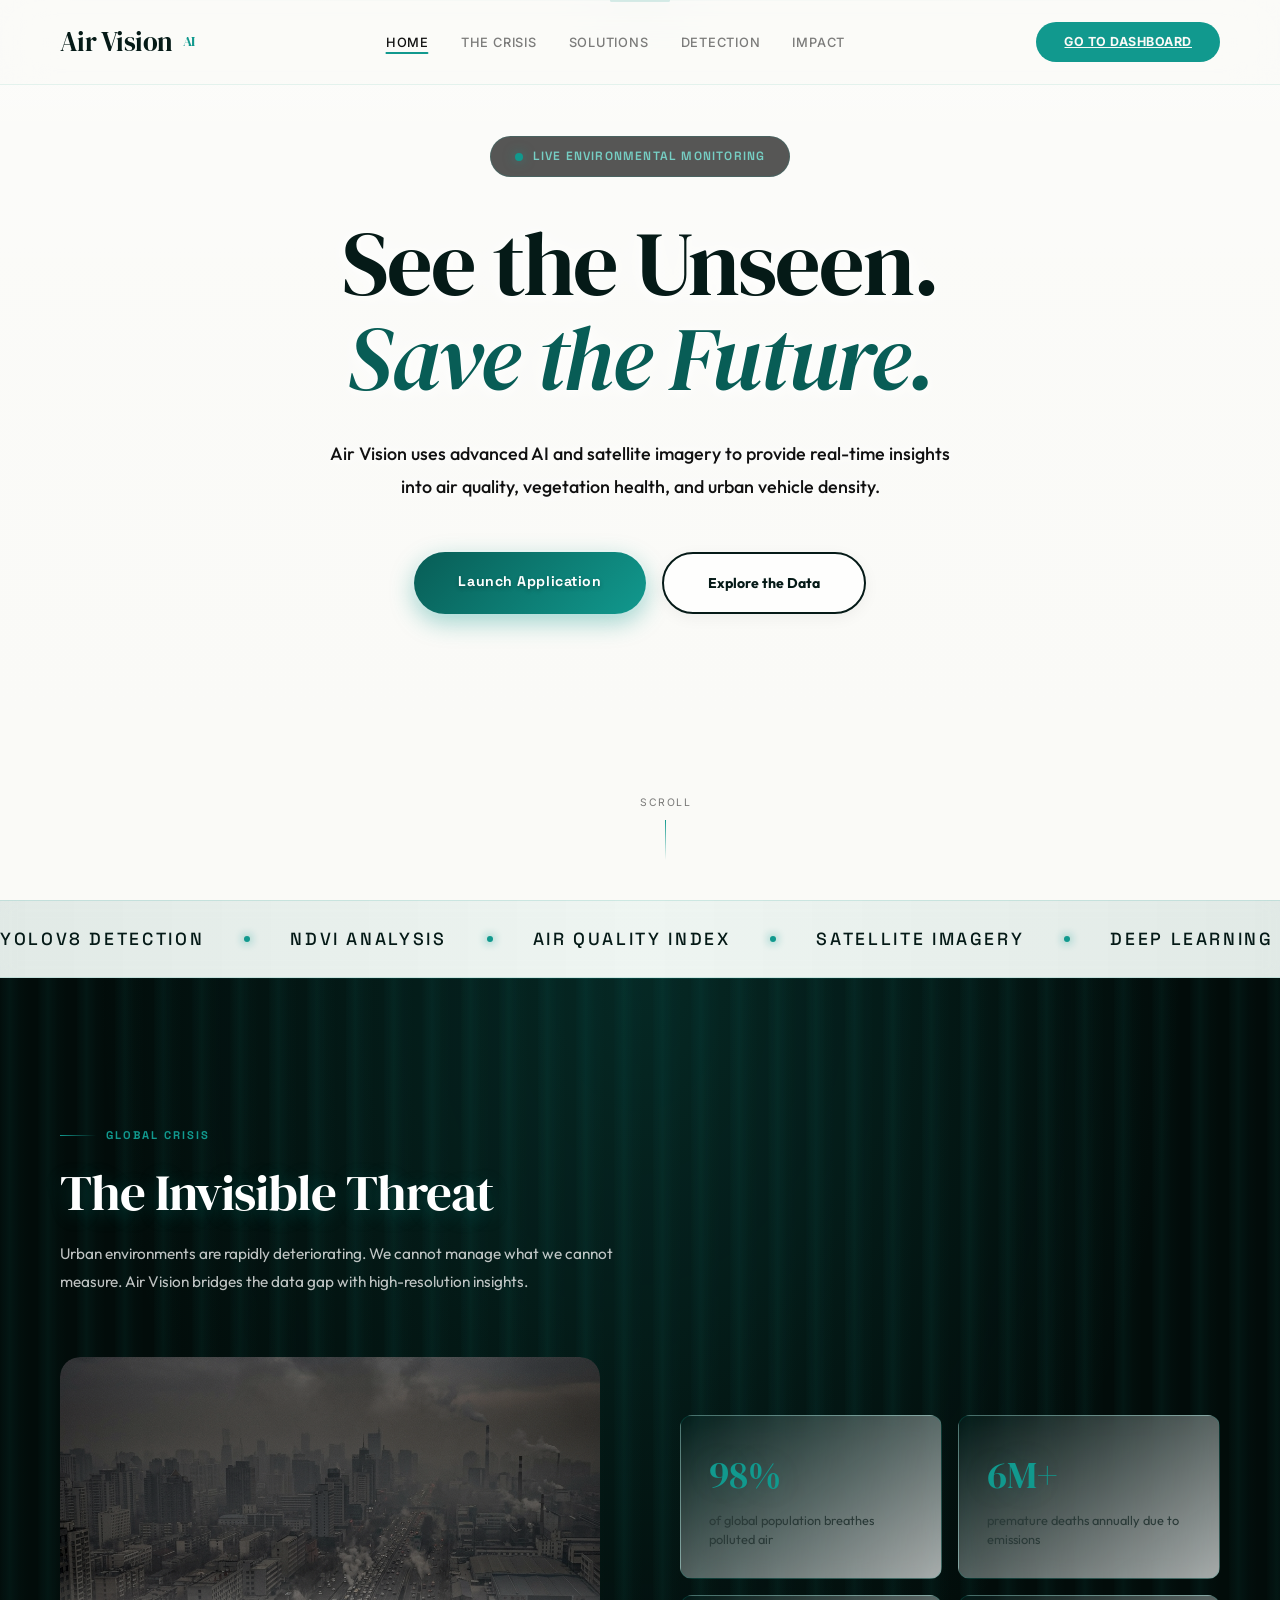
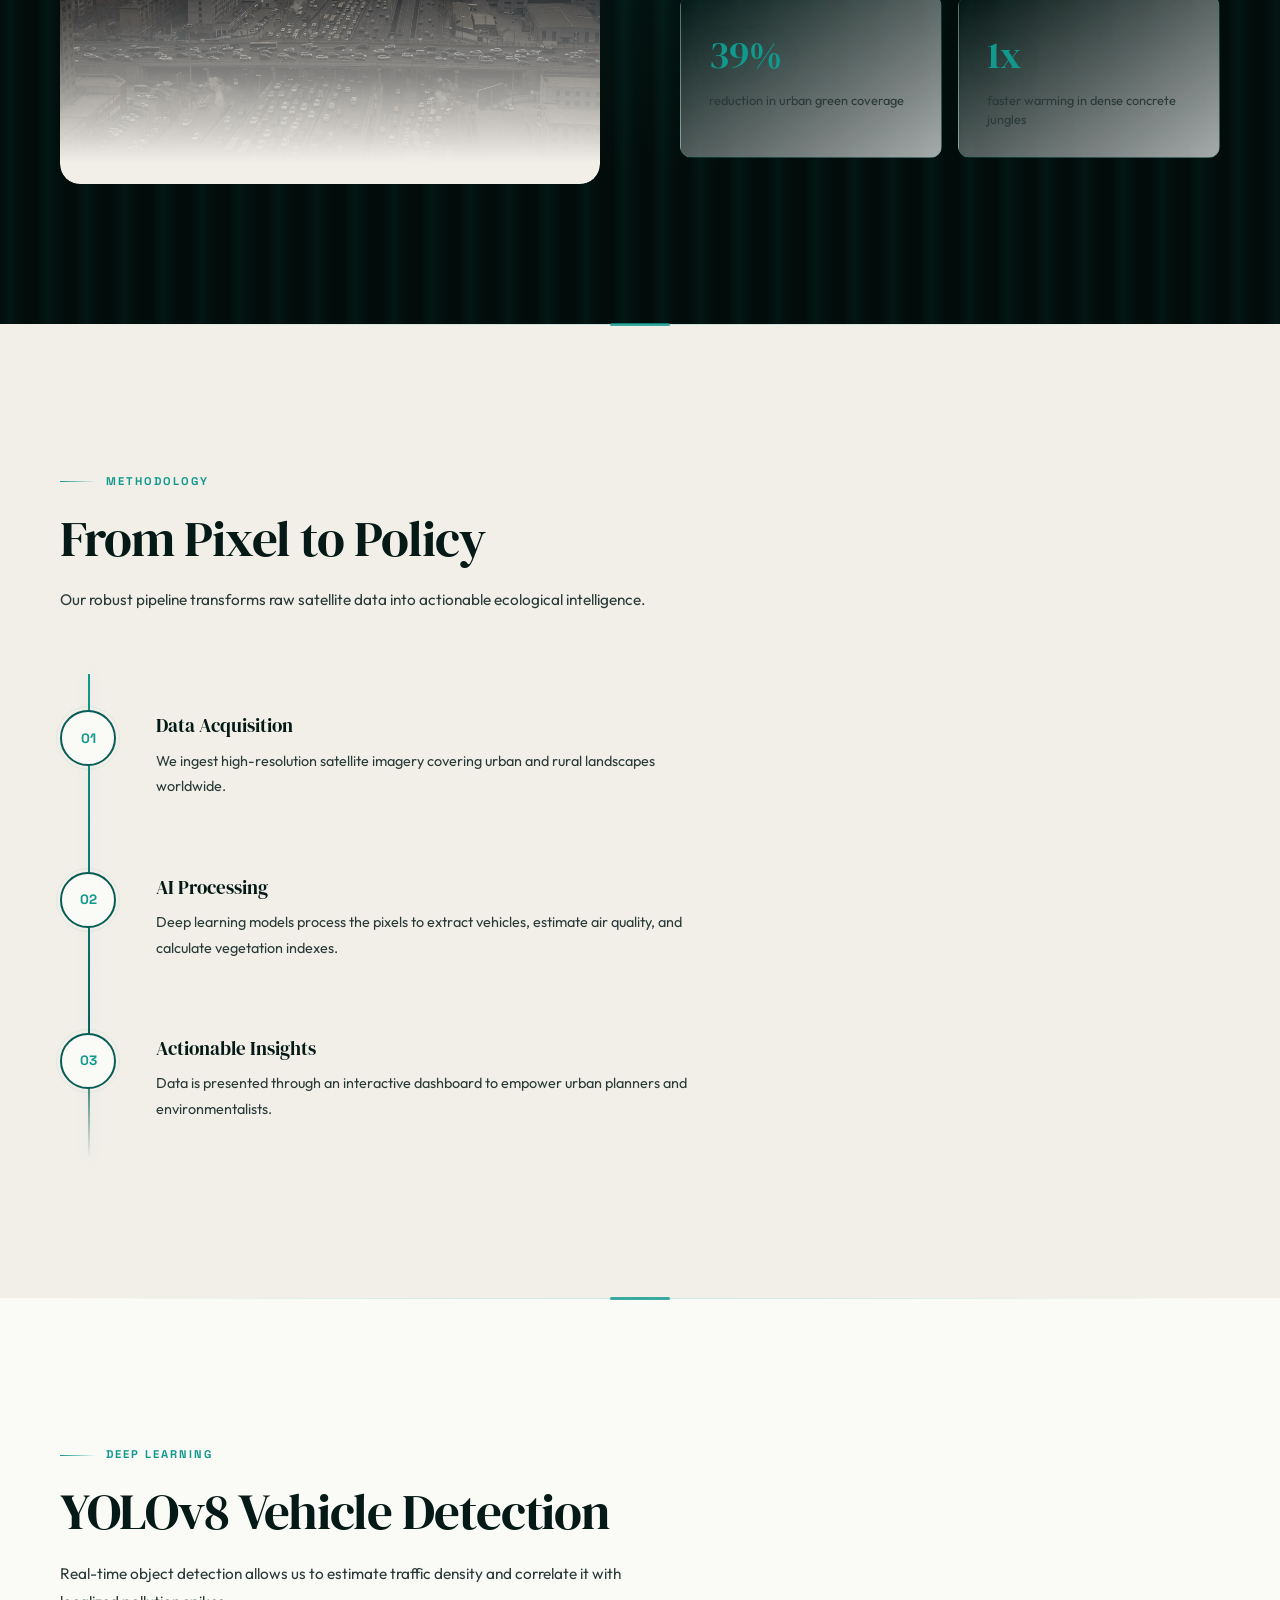
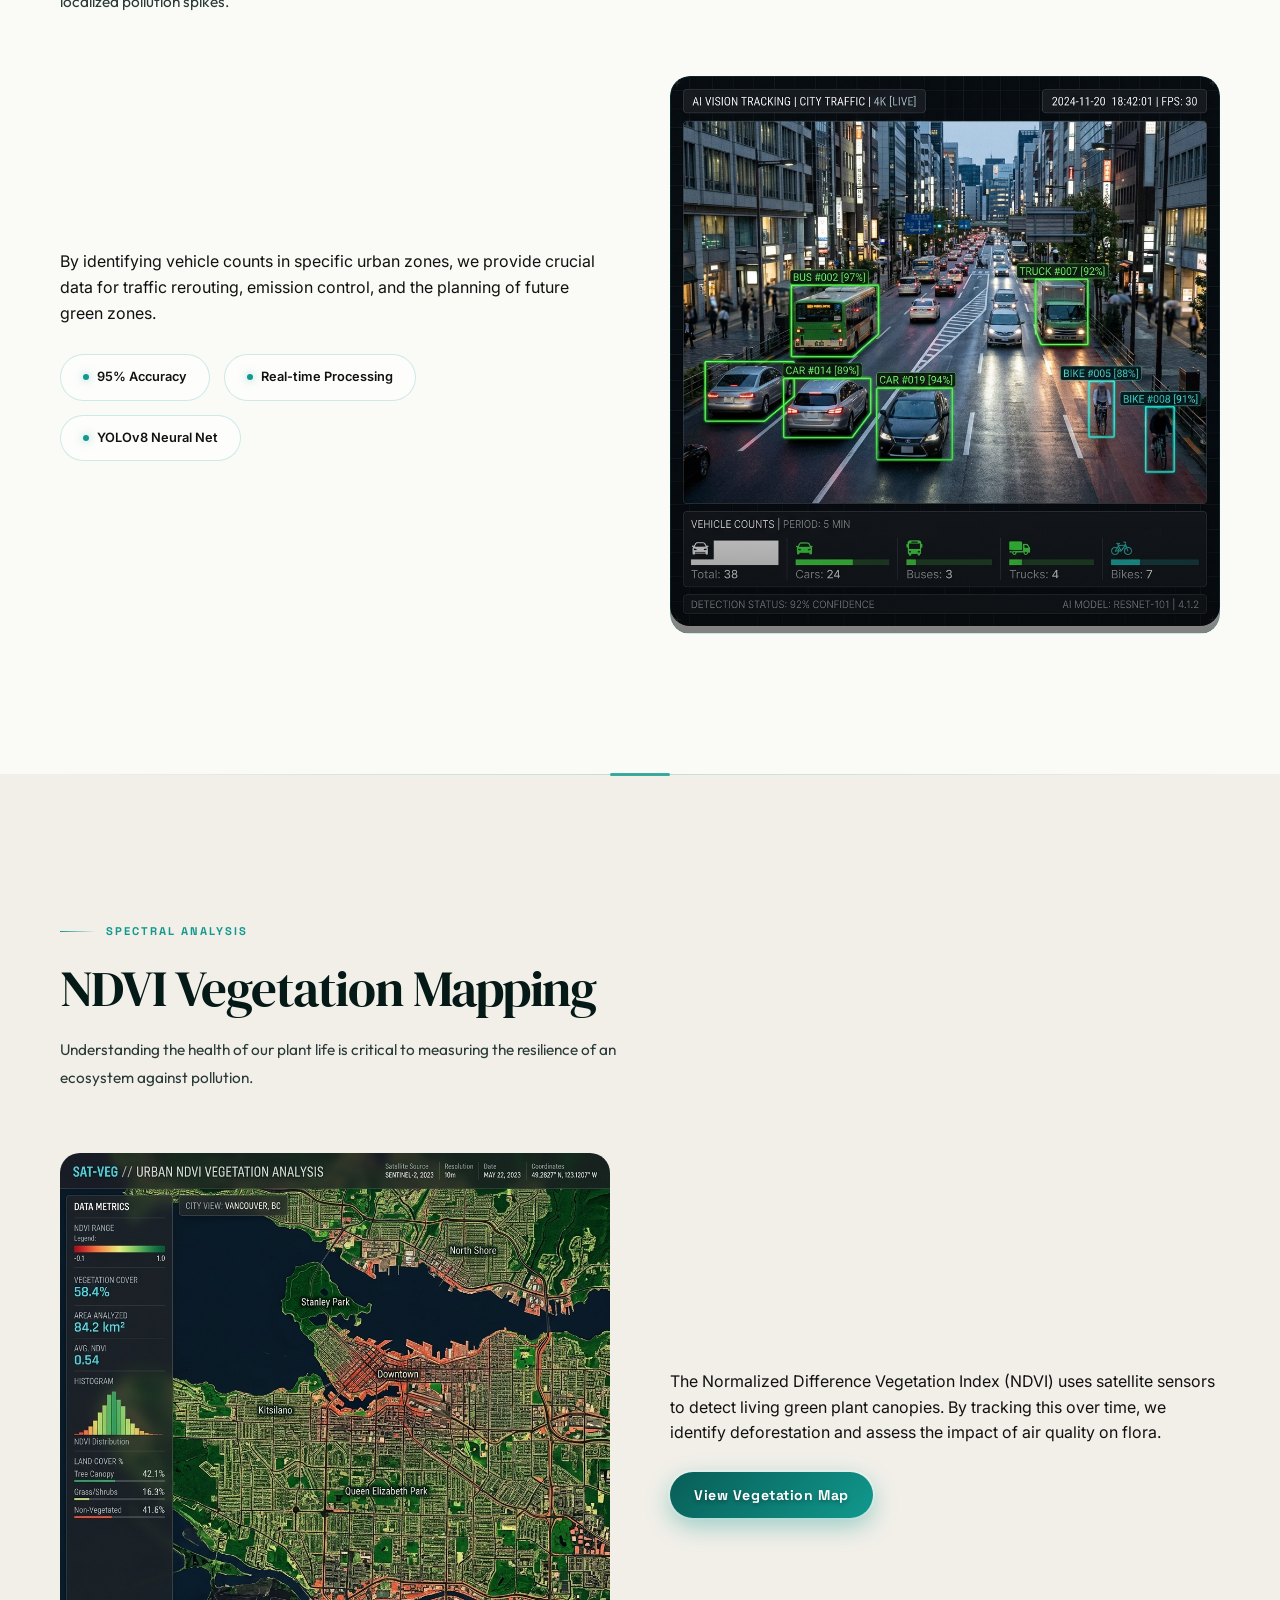
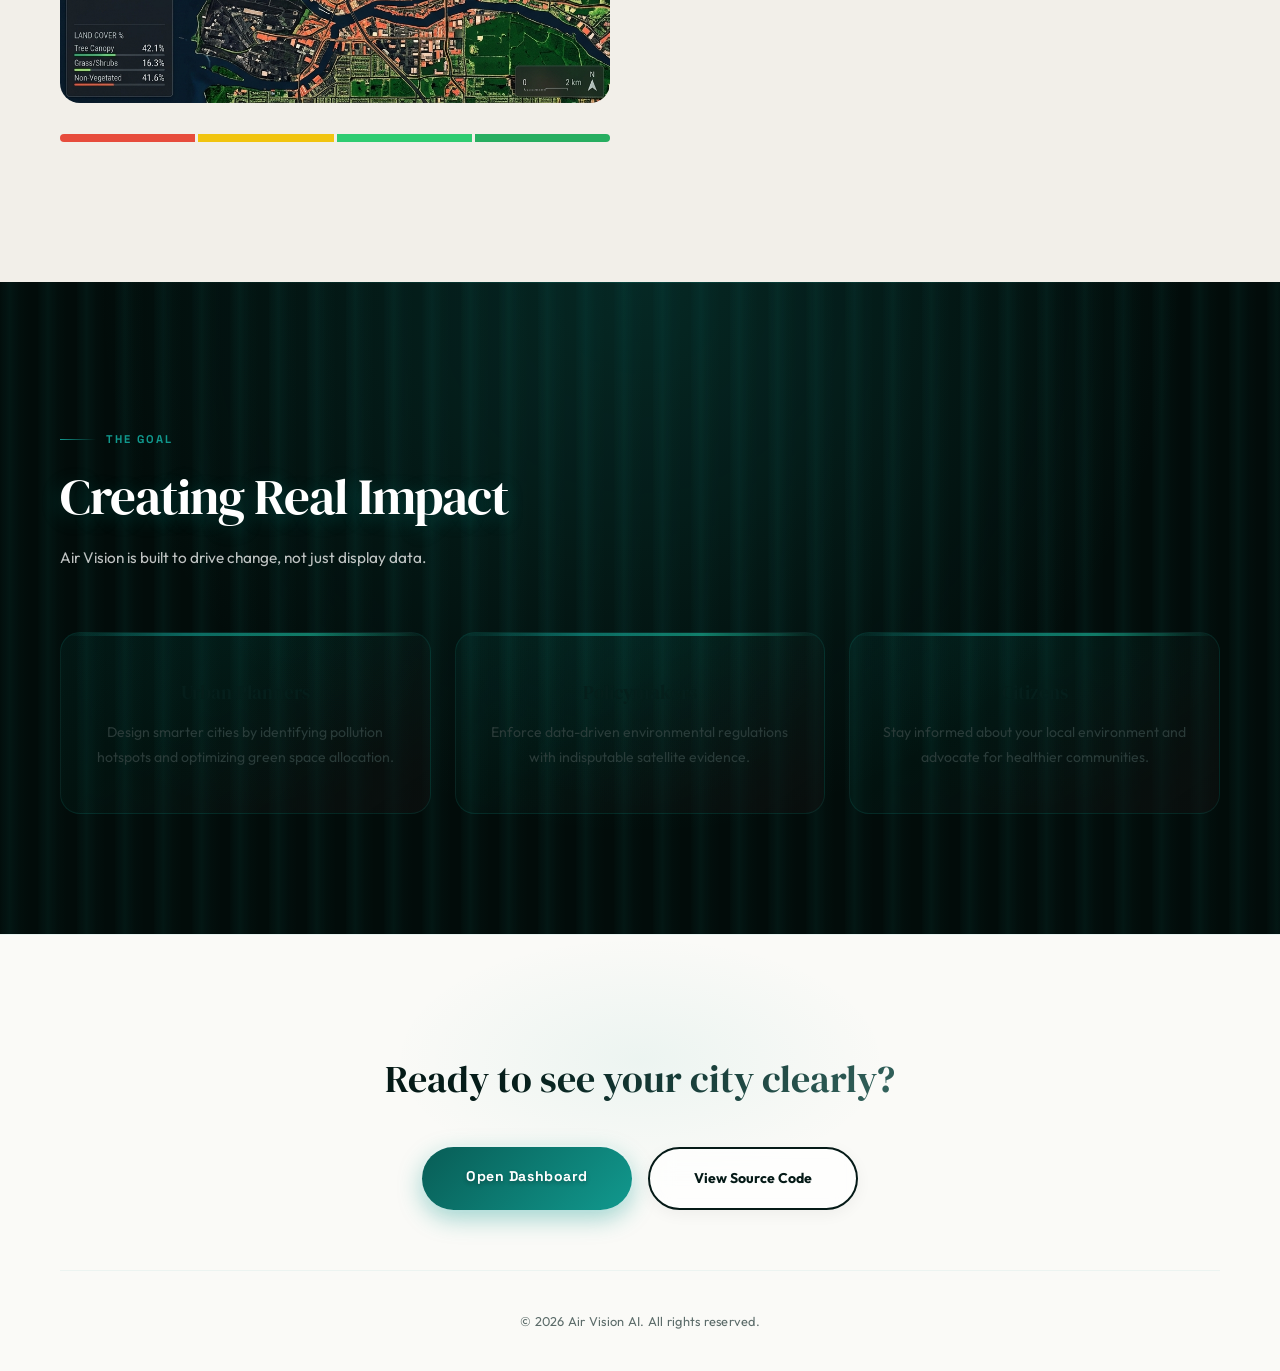
==== index.html @ 1e373560 "Add stunning index.html landing page" ====
<!DOCTYPE html>
<html lang="en">
<head>
  <meta charset="UTF-8">
  <meta name="viewport" content="width=device-width, initial-scale=1.0">
  <title>Air Vision — Intelligent Environmental Analysis</title>
  <meta name="description" content="AI-powered insights for urban air quality, vegetation indexing, and vehicle detection using state-of-the-art satellite imagery and deep learning.">
  <link rel="stylesheet" href="styles.css">
  <script src="script.js" defer></script>
</head>
<body>

  <!-- Navigation -->
  <nav class="nav">
    <div class="nav-logo">
      Air Vision <sup>AI</sup>
    </div>
    <ul class="nav-links">
      <li><a href="#home" class="active">Home</a></li>
      <li><a href="#problem">The Crisis</a></li>
      <li><a href="#solution">Solutions</a></li>
      <li><a href="#yolo">Detection</a></li>
      <li><a href="#impact">Impact</a></li>
    </ul>
    <a href="dashboard.html" class="nav-cta">Go to Dashboard</a>
  </nav>

  <!-- Hero Section -->
  <section id="home" class="hero">
    <div class="hero-video-wrap">
      <video id="heroVideo" class="hero-video" loop muted playsinline>
        <source src="https://assets.mixkit.co/videos/preview/mixkit-aerial-view-of-a-city-with-a-lot-of-pollution-44586-large.mp4" type="video/mp4">
      </video>
      <div class="hero-video-gradient"></div>
    </div>
    
    <div class="hero-content anim-fade-rise">
      <div class="hero-badge">
        <span class="pulse"></span> Live Environmental Monitoring
      </div>
      <h1>See the Unseen.<br><em>Save the Future.</em></h1>
      <p class="anim-fade-rise-d1">Air Vision uses advanced AI and satellite imagery to provide real-time insights into air quality, vegetation health, and urban vehicle density.</p>
      
      <div class="hero-buttons anim-fade-rise-d2">
        <a href="dashboard.html" class="btn-primary"><span>Launch Application</span></a>
        <a href="#problem" class="btn-secondary">Explore the Data</a>
      </div>
    </div>

    <div class="hero-scroll-indicator anim-fade-rise-d3">
      <span>Scroll</span>
      <div class="scroll-line"></div>
    </div>
  </section>

  <!-- Sliding Marquee -->
  <div class="marquee-container">
    <div class="marquee-content">
      <div class="marquee-item">YOLOv8 Detection</div>
      <div class="marquee-item">NDVI Analysis</div>
      <div class="marquee-item">Air Quality Index</div>
      <div class="marquee-item">Satellite Imagery</div>
      <div class="marquee-item">Deep Learning</div>
      <div class="marquee-item">Urban Planning</div>
      <div class="marquee-item">YOLOv8 Detection</div>
      <div class="marquee-item">NDVI Analysis</div>
      <div class="marquee-item">Air Quality Index</div>
    </div>
  </div>

  <!-- The Problem Section -->
  <section id="problem" class="problem deccan-bg">
    <div class="section-label"><div class="line"></div> Global Crisis</div>
    <h2 class="section-title">The Invisible Threat</h2>
    <p class="section-subtitle">Urban environments are rapidly deteriorating. We cannot manage what we cannot measure. Air Vision bridges the data gap with high-resolution insights.</p>
    
    <div class="problem-grid">
      <div class="problem-image reveal">
        <img src="assets/images/polluted-city.png" alt="Polluted City" onerror="this.src='https://images.unsplash.com/photo-1502014822147-1aedfb0676e0?q=80&w=1000&auto=format&fit=crop'">
      </div>
      <div class="problem-stats reveal">
        <div class="stat-cards">
          <div class="stat-card">
            <div class="stat-value" data-target="99" data-suffix="%">0%</div>
            <div class="stat-label">of global population breathes polluted air</div>
          </div>
          <div class="stat-card">
            <div class="stat-value" data-target="7" data-suffix="M+">0</div>
            <div class="stat-label">premature deaths annually due to emissions</div>
          </div>
          <div class="stat-card">
            <div class="stat-value" data-target="40" data-suffix="%">0%</div>
            <div class="stat-label">reduction in urban green coverage</div>
          </div>
          <div class="stat-card">
            <div class="stat-value" data-target="2.5" data-suffix="x">0</div>
            <div class="stat-label">faster warming in dense concrete jungles</div>
          </div>
        </div>
      </div>
    </div>
  </section>

  <!-- How it Works Section -->
  <section id="how-it-works" class="how-it-works">
    <div class="section-label"><div class="line"></div> Methodology</div>
    <h2 class="section-title">From Pixel to Policy</h2>
    <p class="section-subtitle">Our robust pipeline transforms raw satellite data into actionable ecological intelligence.</p>

    <div class="pipeline">
      <div class="pipeline-step">
        <div class="step-number">01</div>
        <div class="step-content">
          <h3>Data Acquisition</h3>
          <p>We ingest high-resolution satellite imagery covering urban and rural landscapes worldwide.</p>
        </div>
      </div>
      <div class="pipeline-step">
        <div class="step-number">02</div>
        <div class="step-content">
          <h3>AI Processing</h3>
          <p>Deep learning models process the pixels to extract vehicles, estimate air quality, and calculate vegetation indexes.</p>
        </div>
      </div>
      <div class="pipeline-step">
        <div class="step-number">03</div>
        <div class="step-content">
          <h3>Actionable Insights</h3>
          <p>Data is presented through an interactive dashboard to empower urban planners and environmentalists.</p>
        </div>
      </div>
    </div>
  </section>

  <!-- YOLO Detection Section -->
  <section id="yolo" class="yolo">
    <div class="section-label"><div class="line"></div> Deep Learning</div>
    <h2 class="section-title">YOLOv8 Vehicle Detection</h2>
    <p class="section-subtitle">Real-time object detection allows us to estimate traffic density and correlate it with localized pollution spikes.</p>

    <div class="yolo-grid">
      <div class="yolo-info reveal">
        <p>By identifying vehicle counts in specific urban zones, we provide crucial data for traffic rerouting, emission control, and the planning of future green zones.</p>
        <div class="yolo-metrics">
          <div class="metric-badge"><span class="dot"></span> 95% Accuracy</div>
          <div class="metric-badge"><span class="dot"></span> Real-time Processing</div>
          <div class="metric-badge"><span class="dot"></span> YOLOv8 Neural Net</div>
        </div>
      </div>
      <div class="yolo-visual reveal">
        <img src="assets/images/yolo-detection.png" alt="YOLO Vehicle Detection" onerror="this.src='https://images.unsplash.com/photo-1506521781263-d8422e82f27a?q=80&w=1000&auto=format&fit=crop'">
        <div class="detection-overlay"></div>
      </div>
    </div>
  </section>

  <!-- NDVI Section -->
  <section id="ndvi" class="ndvi">
    <div class="section-label"><div class="line"></div> Spectral Analysis</div>
    <h2 class="section-title">NDVI Vegetation Mapping</h2>
    <p class="section-subtitle">Understanding the health of our plant life is critical to measuring the resilience of an ecosystem against pollution.</p>

    <div class="ndvi-grid">
      <div class="ndvi-visual reveal">
        <img src="assets/images/ndvi-satellite.png" alt="NDVI Satellite Image" onerror="this.src='https://images.unsplash.com/photo-1542361345-89e58247f2d5?q=80&w=1000&auto=format&fit=crop'">
        <div class="ndvi-scale">
          <span style="background: #e74c3c;"></span>
          <span style="background: #f1c40f;"></span>
          <span style="background: #2ecc71;"></span>
          <span style="background: #27ae60;"></span>
        </div>
      </div>
      <div class="ndvi-info reveal">
        <p>The Normalized Difference Vegetation Index (NDVI) uses satellite sensors to detect living green plant canopies. By tracking this over time, we identify deforestation and assess the impact of air quality on flora.</p>
        <br>
        <a href="vegetation.html" class="btn-primary" style="padding: 12px 24px;"><span>View Vegetation Map</span></a>
      </div>
    </div>
  </section>

  <!-- Impact Section -->
  <section id="impact" class="impact deccan-bg">
    <div class="section-label"><div class="line"></div> The Goal</div>
    <h2 class="section-title">Creating Real Impact</h2>
    <p class="section-subtitle">Air Vision is built to drive change, not just display data.</p>

    <div class="impact-grid">
      <div class="impact-card impact-card-slide">
        <h3>Urban Planners</h3>
        <p>Design smarter cities by identifying pollution hotspots and optimizing green space allocation.</p>
      </div>
      <div class="impact-card impact-card-slide">
        <h3>Policymakers</h3>
        <p>Enforce data-driven environmental regulations with indisputable satellite evidence.</p>
      </div>
      <div class="impact-card impact-card-slide">
        <h3>Citizens</h3>
        <p>Stay informed about your local environment and advocate for healthier communities.</p>
      </div>
    </div>
  </section>

  <!-- Footer -->
  <footer class="footer">
    <h2 class="footer-message">Ready to see your city clearly?</h2>
    <div class="footer-buttons">
      <a href="dashboard.html" class="btn-primary"><span>Open Dashboard</span></a>
      <a href="https://github.com/dishan775/Air-vision" class="btn-secondary">View Source Code</a>
    </div>
    <div class="footer-bottom">
      &copy; 2026 Air Vision AI. All rights reserved.
    </div>
  </footer>

</body>
</html>
---- styles.css ----
@import url('https://fonts.googleapis.com/css2?family=Instrument+Serif:ital@0;1&family=Inter:wght@300;400;500;600;700;800;900&family=Space+Grotesk:wght@400;500;600;700&family=DM+Serif+Display:ital@0;1&family=Outfit:wght@300;400;500;600;700&display=swap');

:root {
  --bg: #FAFAF7;
  --bg-section: #F2EFE9;
  --bg-card: rgba(255,255,255,0.7);
  --green-deep: #051a17;
  --green-forest: #085d56;
  --green-emerald: #11998e;
  --green-soft: #1abc9c;
  --green-muted: #16a085;
  --green-light: #76cfc4;
  --green-glow: rgba(17,153,142,0.12);
  --gold: #d4a853;
  --cream: #051a17;
  --cream-muted: #2a3a38;
  --cream-dim: #5c6c6a;
  --white: #111111;
  --white-muted: rgba(17,17,17,0.82);
  --white-dim: rgba(17,17,17,0.55);
  --pure-black: #051a17;
  --glass-bg: rgba(255,255,255,0.65);
  --glass-border: rgba(17,153,142,0.2);
  --glass-hover: rgba(17,153,142,0.4);
  --shadow: 0 8px 32px rgba(0,0,0,0.05);
  --shadow-glow: 0 0 60px rgba(17,153,142,0.06);
  --radius: 20px;
  --radius-sm: 12px;
  --ease: cubic-bezier(0.25,0.46,0.45,0.94);
  --transition: all 0.4s cubic-bezier(0.25,0.46,0.45,0.94);
}

*,*::before,*::after{margin:0;padding:0;box-sizing:border-box}
html{scroll-behavior:smooth;scrollbar-width:thin;scrollbar-color:var(--green-forest) var(--bg)}
body{font-family:'Inter',sans-serif;background:var(--bg);color:var(--white);overflow-x:hidden;line-height:1.6;-webkit-font-smoothing:antialiased}
::-webkit-scrollbar{width:5px}
::-webkit-scrollbar-track{background:var(--bg)}
::-webkit-scrollbar-thumb{background:var(--green-forest);border-radius:3px}
::-webkit-scrollbar-thumb:hover{background:var(--green-emerald)}

/* ═══ ANIMATIONS ═══ */
@keyframes fadeRise{from{opacity:0;transform:translateY(24px)}to{opacity:1;transform:translateY(0)}}
@keyframes pulse{0%,100%{opacity:1;box-shadow:0 0 4px rgba(52,214,122,0.5)}50%{opacity:.7;box-shadow:0 0 16px rgba(52,214,122,0)}}
@keyframes scrollDown{0%{opacity:1;transform:scaleY(1)}100%{opacity:0;transform:scaleY(0);transform-origin:top}}
@keyframes float{0%,100%{transform:translateY(0)}50%{transform:translateY(-12px)}}
@keyframes shimmer{0%{background-position:-200% 0}100%{background-position:200% 0}}
@keyframes slideMarquee{0%{transform:translateX(0)}100%{transform:translateX(-50%)}}
@keyframes borderGlow{0%,100%{border-color:rgba(17,153,142,0.1)}50%{border-color:rgba(17,153,142,0.35)}}
@keyframes breathe{0%,100%{opacity:0.4;transform:scale(1)}50%{opacity:0.7;transform:scale(1.05)}}
@keyframes gradientShift{0%{background-position:0% 50%}50%{background-position:100% 50%}100%{background-position:0% 50%}}
@keyframes slideUp{from{opacity:0;transform:translateY(60px) scale(0.95)}to{opacity:1;transform:translateY(0) scale(1)}}
.anim-fade-rise{animation:fadeRise .8s ease-out both}
.anim-fade-rise-d1{animation:fadeRise .8s ease-out .2s both}
.anim-fade-rise-d2{animation:fadeRise .8s ease-out .4s both}
.anim-fade-rise-d3{animation:fadeRise .8s ease-out .6s both}

/* ═══ NAV ═══ */
.nav{position:fixed;top:0;left:0;width:100%;z-index:1000;padding:20px 60px;display:flex;align-items:center;justify-content:space-between;background:rgba(250,250,247,0.6);backdrop-filter:blur(24px) saturate(1.2);-webkit-backdrop-filter:blur(24px) saturate(1.2);border-bottom:1px solid rgba(17,153,142,0.1);transition:var(--transition)}
.nav.scrolled{padding:14px 60px;background:rgba(250,250,247,0.95);border-bottom-color:rgba(17,153,142,0.15);box-shadow:0 4px 30px rgba(0,0,0,0.05)}
.nav-logo{display:flex;align-items:center;gap:10px;font-family:'DM Serif Display',serif;font-size:1.7rem;letter-spacing:-0.02em;color:var(--pure-black)}
.nav-logo sup{font-size:0.5em;vertical-align:super;color:var(--green-emerald)}
.nav-links{display:flex;gap:32px;list-style:none}
.nav-links a{color:var(--white-dim);text-decoration:none;font-size:.8rem;font-weight:500;letter-spacing:.06em;text-transform:uppercase;transition:color .3s;position:relative;padding-bottom:4px}
.nav-links a::after{content:'';position:absolute;bottom:0;left:50%;width:0;height:2px;background:var(--green-emerald);transition:all .3s;transform:translateX(-50%);border-radius:1px}
.nav-links a:hover,.nav-links a.active{color:var(--white)}
.nav-links a:hover::after,.nav-links a.active::after{width:100%}
.nav-cta{padding:10px 28px;border-radius:100px;border:none;background:var(--green-emerald);color:var(--bg);font-size:.78rem;font-weight:700;cursor:pointer;letter-spacing:.04em;text-transform:uppercase;transition:var(--transition)}
.nav-cta:hover{transform:scale(1.03);box-shadow:0 0 30px rgba(17,153,142,0.3)}

/* ═══ HERO ═══ */
.hero{position:relative;min-height:100vh;display:flex;align-items:center;justify-content:center;overflow:hidden;background:var(--bg);padding-top:70px}
.hero-video-wrap{position:absolute;inset:0;width:100%;height:100%;z-index:0;overflow:hidden}
.hero-video{width:100%;height:100%;object-fit:cover;opacity:0;transition:opacity .5s ease}
.hero-video-gradient{position:absolute;inset:0;z-index:1;background:linear-gradient(to bottom,rgba(255,255,255,0.4) 0%,rgba(255,255,255,0.1) 40%,rgba(250,250,247,0.5) 80%,var(--bg) 100%);pointer-events:none}
.hero-canvas{position:absolute;top:0;left:0;width:100%;height:100%;z-index:1;opacity:0.4}
.hero-overlay{position:absolute;top:0;left:0;width:100%;height:100%;z-index:2;background:radial-gradient(ellipse at 50% 50%,rgba(255,255,255,0.2) 0%,transparent 80%)}
.hero-content{position:relative;z-index:10;text-align:center;max-width:960px;padding:0 40px;padding-bottom:80px}

/* Hero badge */
.hero-badge{display:inline-flex;align-items:center;gap:10px;padding:10px 24px;border-radius:100px;background:rgba(16,16,16,0.7);border:1px solid rgba(17,153,142,0.18);backdrop-filter:blur(16px);font-family:'Space Grotesk',sans-serif;font-size:.75rem;font-weight:600;color:var(--green-light);letter-spacing:.1em;text-transform:uppercase;margin-bottom:40px}
.hero-badge .pulse{width:8px;height:8px;border-radius:50%;background:var(--green-emerald);animation:pulse 2s infinite;box-shadow:0 0 12px rgba(17,153,142,0.5)}

/* Hero heading — dark teal text */
.hero h1{font-family:'DM Serif Display',serif;font-size:clamp(2.8rem,7vw,6.5rem);font-weight:400;line-height:1.05;letter-spacing:-2px;margin-bottom:32px;color:var(--pure-black);text-shadow:0 2px 10px rgba(255,255,255,0.8), 0 0 30px rgba(255,255,255,0.9)}
.hero h1 em{font-style:italic;color:var(--green-forest)}

/* Hero paragraph */
.hero p{font-family:'Outfit',sans-serif;font-size:clamp(1.05rem,1.4vw,1.2rem);color:#111111;max-width:620px;margin:0 auto 48px;line-height:1.85;font-weight:500;text-shadow:0 1px 8px rgba(255,255,255,0.9), 0 0 20px rgba(255,255,255,1)}

/* Hero buttons — exact requested button */
.hero-buttons{display:flex;gap:16px;justify-content:center;flex-wrap:wrap}
.btn-primary{font-family:'Space Grotesk',sans-serif;padding:18px 44px;border-radius:100px;border:none;background:linear-gradient(135deg, var(--green-forest), var(--green-emerald));color:#FFFFFF;font-weight:700;font-size:.88rem;cursor:pointer;letter-spacing:.04em;transition:all 0.4s var(--ease);position:relative;overflow:hidden;box-shadow:0 8px 24px rgba(17,153,142,0.4), 0 0 0 2px rgba(255,255,255,0.5);text-decoration:none;display:inline-block}
.btn-primary::after{content:'';position:absolute;top:0;left:0;width:100%;height:100%;background:linear-gradient(135deg, var(--green-emerald), var(--green-forest));opacity:0;transition:opacity 0.4s var(--ease);pointer-events:none}
.btn-primary span{position:relative;z-index:2;pointer-events:none;text-shadow:0 2px 4px rgba(0,0,0,0.3)}
.btn-primary:hover{transform:translateY(-3px) scale(1.02);box-shadow:0 12px 32px rgba(17,153,142,0.5), 0 0 0 2px rgba(255,255,255,0.8)}
.btn-primary:hover::after{opacity:1}
.btn-secondary{font-family:'Outfit',sans-serif;padding:18px 44px;border-radius:100px;border:2px solid var(--pure-black);background:rgba(255,255,255,0.7);backdrop-filter:blur(12px);color:var(--pure-black);font-weight:700;font-size:.88rem;cursor:pointer;transition:var(--transition);text-decoration:none;display:inline-block;box-shadow:0 4px 16px rgba(0,0,0,0.05)}
.btn-secondary:hover{border-color:var(--green-emerald);color:var(--pure-black);background:rgba(255,255,255,0.95);box-shadow:0 8px 24px rgba(17,153,142,0.15)}

/* Hero scroll indicator */
.hero-scroll-indicator{position:absolute;bottom:40px;left:50%;transform:translateX(-50%);z-index:10;display:flex;flex-direction:column;align-items:center;gap:8px}
.hero-scroll-indicator span{font-size:.65rem;color:var(--white-dim);letter-spacing:.15em;text-transform:uppercase}
.scroll-line{width:1px;height:40px;background:linear-gradient(to bottom,var(--green-emerald),transparent);animation:scrollDown 2s infinite}

/* ═══ MARQUEE (SLIDING ANIMATION) ═══ */
.marquee-container{width:100%;overflow:hidden;background:linear-gradient(90deg, rgba(8,93,86,0.1), rgba(17,153,142,0.05), rgba(8,93,86,0.1));padding:24px 0;border-top:1px solid rgba(17,153,142,0.15);border-bottom:1px solid rgba(17,153,142,0.15);white-space:nowrap;display:flex;position:relative;z-index:10;backdrop-filter:blur(8px)}
.marquee-content{display:flex;gap:40px;animation:slideMarquee 25s linear infinite;align-items:center;width:max-content}
.marquee-item{font-family:'Space Grotesk',sans-serif;font-size:1.1rem;font-weight:500;color:var(--cream);text-transform:uppercase;letter-spacing:0.15em;display:flex;align-items:center;gap:12px}
.marquee-item::after{content:'';display:inline-block;width:6px;height:6px;background:var(--green-emerald);border-radius:50%;margin-left:28px;box-shadow:0 0 10px var(--green-emerald)}

/* ═══ SECTIONS COMMON ═══ */
section{position:relative;padding:140px 60px;scroll-margin-top:80px}
section::before{content:'';position:absolute;top:0;left:5%;right:5%;height:1px;background:linear-gradient(90deg,transparent,rgba(17,153,142,0.12),rgba(17,153,142,0.2),rgba(17,153,142,0.12),transparent)}
section::after{content:'';position:absolute;top:-1px;left:50%;transform:translateX(-50%);width:60px;height:3px;background:var(--green-emerald);border-radius:2px;opacity:0.8}
.section-label{display:inline-flex;align-items:center;gap:10px;font-family:'Space Grotesk',sans-serif;font-size:.7rem;font-weight:700;color:var(--green-emerald);letter-spacing:.18em;text-transform:uppercase;margin-bottom:20px}
.section-label .line{width:36px;height:1px;background:linear-gradient(90deg,var(--green-emerald),transparent)}
.section-title{font-family:'DM Serif Display',serif;font-size:clamp(2rem,4vw,3.8rem);font-weight:400;line-height:1.08;letter-spacing:-0.02em;margin-bottom:20px;color:var(--pure-black)}
.section-subtitle{font-family:'Outfit',sans-serif;font-size:clamp(.92rem,1.2vw,1.08rem);color:var(--cream-muted);max-width:600px;line-height:1.85;font-weight:400}
.reveal{opacity:0;transform:translateY(50px);transition:opacity 1s cubic-bezier(0.16,1,0.3,1),transform 1s cubic-bezier(0.16,1,0.3,1)}
.reveal.visible{opacity:1;transform:translateY(0)}

/* ═══ PROBLEM ═══ */
.problem{background:var(--bg-section)}
.problem-grid{display:grid;grid-template-columns:1fr 1fr;gap:80px;align-items:center;margin-top:60px}
.problem-image{position:relative;border-radius:var(--radius);overflow:hidden}
.problem-image img{width:100%;height:420px;object-fit:cover;border-radius:var(--radius);filter:brightness(.6) contrast(1.1) saturate(.9);transition:filter .6s}
.problem-image:hover img{filter:brightness(.75) contrast(1.1) saturate(1)}
.problem-image::after{content:'';position:absolute;inset:0;background:linear-gradient(to top,var(--bg-section) 5%,transparent 50%);border-radius:var(--radius)}
.problem-image::before{content:'';position:absolute;inset:-1px;z-index:1;border-radius:var(--radius);border:1px solid rgba(255,255,255,0.06);pointer-events:none}
.stat-cards{display:grid;grid-template-columns:1fr 1fr;gap:16px;margin-top:32px}
.stat-card{padding:28px;border-radius:var(--radius-sm);background:linear-gradient(145deg,rgba(17,153,142,0.04),var(--glass-bg));border:1px solid var(--glass-border);backdrop-filter:blur(12px);transition:var(--transition);position:relative;overflow:hidden}
.stat-card::before{content:'';position:absolute;top:0;left:0;right:0;height:2px;background:linear-gradient(90deg,transparent,var(--green-emerald),transparent);opacity:0;transition:opacity .4s}
.stat-card:hover{border-color:var(--glass-hover);box-shadow:0 0 40px rgba(17,153,142,0.1);transform:translateY(-4px)}
.stat-card:hover::before{opacity:1}
.stat-card .stat-value{font-size:2.4rem;font-weight:400;color:var(--green-emerald);font-family:'DM Serif Display',serif;text-shadow:0 0 30px rgba(17,153,142,0.2)}
.stat-card .stat-label{font-family:'Outfit',sans-serif;font-size:.8rem;color:var(--cream-muted);margin-top:6px;font-weight:400;line-height:1.5}

/* ═══ DARK SECTION OVERRIDE ═══ */
.dark-section{background:#000000;color:var(--white)}
.dark-section .section-title{color:#ffffff}
.dark-section .section-subtitle{color:rgba(255,255,255,0.7)}

/* Deccan Experts Premium Dark Background */
.deccan-bg {
  background-color: #020c0a !important;
  background-image: 
    radial-gradient(ellipse at 50% 0%, rgba(17,153,142,0.2) 0%, transparent 60%),
    repeating-linear-gradient(
      90deg,
      rgba(17,153,142,0.01) 0%,
      rgba(17,153,142,0.08) 5%,
      rgba(17,153,142,0.02) 10%,
      transparent 15%,
      transparent 20%
    ) !important;
  background-size: 100% 100%, 15vw 100% !important;
  color: #ffffff !important;
  position: relative;
}
.deccan-bg::after {
  content: '';
  position: absolute;
  inset: 0;
  background: linear-gradient(180deg, rgba(2,12,10,0.9) 0%, transparent 15%, transparent 85%, rgba(2,12,10,0.9) 100%);
  pointer-events: none;
  z-index: 0;
}
.deccan-bg > * { position: relative; z-index: 1; }
.deccan-bg .section-title { color: #ffffff !important; text-shadow: 0 4px 20px rgba(17,153,142,0.3); }
.deccan-bg .section-subtitle { color: rgba(255,255,255,0.75) !important; }
.deccan-bg .metric-badge { color: #ffffff; background: rgba(17,153,142,0.1); border-color: rgba(17,153,142,0.4); box-shadow: 0 8px 24px rgba(0,0,0,0.4); }
.deccan-bg .metric-badge:hover { background: rgba(17,153,142,0.2); }

/* ═══ SOLUTION (CAROUSEL DESIGN) ═══ */
.solution{overflow:hidden}
.carousel-container{position:relative;width:100%;max-width:1200px;margin:60px auto 0;overflow:visible}
.carousel-track{display:flex;gap:32px;transition:transform 0.5s cubic-bezier(0.25,1,0.5,1);width:max-content;padding:0 20px}

/* Reference Card Design */
.sol-card{width:85vw;max-width:800px;padding:32px;border-radius:24px;background:linear-gradient(180deg, rgba(8,93,86,0.1), rgba(5,26,23,0.8));border:1px solid rgba(17,153,142,0.3);position:relative;flex-shrink:0;display:flex;flex-direction:column;gap:32px;box-shadow:0 12px 40px rgba(0,0,0,0.5)}
.sol-card::after{content:'';position:absolute;top:50%;left:50%;transform:translate(-50%,-50%);width:120%;height:120%;background:radial-gradient(circle, rgba(17,153,142,0.15), transparent 60%);z-index:-1;pointer-events:none}

.sol-card-top{display:grid;grid-template-columns:1.5fr 1fr;gap:24px;align-items:start}
@media (max-width: 768px){.sol-card-top{grid-template-columns:1fr}}
.sol-card-info h3{font-family:'Space Grotesk',sans-serif;font-size:1.4rem;font-weight:600;margin-bottom:12px;color:#ffffff}
.sol-card-info p{font-family:'Inter',sans-serif;font-size:0.95rem;color:rgba(255,255,255,0.7);line-height:1.6}

.sol-card-job{background:rgba(5,26,23,0.6);border:1px solid rgba(17,153,142,0.4);border-radius:12px;padding:20px}
.sol-card-job h4{font-family:'Space Grotesk',sans-serif;font-size:1.1rem;color:var(--green-light);margin-bottom:8px;font-weight:600}
.sol-card-job p{font-family:'Inter',sans-serif;font-size:0.85rem;color:rgba(255,255,255,0.8);line-height:1.6}

/* Browser Mockup inside Card */
.sol-card-mockup{background:#ffffff;border-radius:12px;overflow:hidden;border:1px solid rgba(255,255,255,0.1);display:flex;flex-direction:column;box-shadow:0 20px 40px rgba(0,0,0,0.4)}
.mockup-header{background:#f0f0f0;padding:12px 16px;display:flex;align-items:center;border-bottom:1px solid #e0e0e0}
.mockup-dots{display:flex;gap:6px}
.mockup-dots span{width:10px;height:10px;border-radius:50%;background:#d0d0d0}
.mockup-dots span:nth-child(1){background:#ff5f56}
.mockup-dots span:nth-child(2){background:#ffbd2e}
.mockup-dots span:nth-child(3){background:#27c93f}
.mockup-title{flex:1;text-align:center;font-family:'Inter',sans-serif;font-size:0.75rem;color:#888;font-weight:500}
.mockup-body{padding:24px;background:#ffffff;min-height:220px;display:flex;flex-direction:column;gap:16px}
.mockup-row{display:flex;gap:16px}
.mockup-box{flex:1;background:rgba(17,153,142,0.1);border-radius:8px;height:80px;border:1px dashed rgba(17,153,142,0.3)}
.mockup-box.dark{background:var(--green-forest);border:none}
.mockup-text{flex:2;display:flex;flex-direction:column;gap:8px}
.mockup-line{height:8px;border-radius:4px;background:#e0e0e0}
.mockup-line.w-full{width:100%}
.mockup-line.w-70{width:70%}
.mockup-line.w-40{width:40%}

/* Carousel Controls */
.carousel-controls{display:flex;justify-content:center;gap:16px;margin-top:40px}
.carousel-btn{width:48px;height:48px;border-radius:50%;background:var(--green-forest);border:none;display:flex;align-items:center;justify-content:center;cursor:pointer;transition:all 0.3s ease;color:#fff}
.carousel-btn:hover{background:var(--green-emerald);transform:scale(1.1)}
.carousel-btn svg{width:20px;height:20px;fill:none;stroke:currentColor;stroke-width:2.5;stroke-linecap:round;stroke-linejoin:round}

/* ═══ HOW IT WORKS ═══ */
.how-it-works{background:var(--bg-section)}
.pipeline{display:flex;flex-direction:column;gap:0;margin-top:60px;position:relative}
.pipeline::before{content:'';position:absolute;left:28px;top:0;bottom:0;width:2px;background:linear-gradient(to bottom,var(--green-emerald),var(--green-forest) 80%,transparent);box-shadow:0 0 12px rgba(17,153,142,0.15)}
.pipeline-step{display:flex;gap:40px;align-items:flex-start;padding:36px 0;position:relative;opacity:0;transform:translateX(-20px);transition:opacity .7s cubic-bezier(0.16,1,0.3,1),transform .7s cubic-bezier(0.16,1,0.3,1)}
.pipeline-step.visible{opacity:1;transform:translateX(0)}
.step-number{width:56px;height:56px;min-width:56px;border-radius:50%;background:var(--bg);border:2px solid var(--green-forest);display:flex;align-items:center;justify-content:center;font-family:'Space Grotesk',sans-serif;font-size:.85rem;font-weight:700;color:var(--green-emerald);position:relative;z-index:1;transition:var(--transition)}
.step-number::after{content:'';position:absolute;inset:-6px;border-radius:50%;border:1px solid rgba(17,153,142,0.08);pointer-events:none}
.pipeline-step:hover .step-number{background:var(--green-emerald);color:var(--bg);border-color:var(--green-emerald);box-shadow:0 0 30px rgba(17,153,142,0.35),0 0 60px rgba(17,153,142,0.1)}
.step-content h3{font-family:'DM Serif Display',serif;font-size:1.2rem;font-weight:400;margin-bottom:8px;color:var(--cream)}
.step-content p{font-family:'Outfit',sans-serif;font-size:.9rem;color:var(--cream-muted);line-height:1.75;max-width:540px}

/* ═══ YOLO ═══ */
.yolo{background:var(--bg)}
.yolo-grid{display:grid;grid-template-columns:1fr 1fr;gap:60px;align-items:center;margin-top:60px}
.yolo-visual{position:relative;border-radius:var(--radius);overflow:hidden}
.yolo-visual img{width:100%;border-radius:var(--radius);transition:transform .6s,filter .6s}
.yolo-visual:hover img{transform:scale(1.03);filter:brightness(1.1)}
.yolo-visual .detection-overlay{position:absolute;inset:0;border-radius:var(--radius);border:1px solid var(--glass-border);background:linear-gradient(180deg,transparent 60%,rgba(10,10,10,0.5));pointer-events:none}
.yolo-metrics{display:flex;gap:14px;margin-top:28px;flex-wrap:wrap}
.metric-badge{padding:12px 22px;border-radius:100px;background:var(--glass-bg);border:1px solid var(--glass-border);font-size:.8rem;font-weight:600;color:var(--white);display:flex;align-items:center;gap:8px;transition:var(--transition)}
.metric-badge:hover{border-color:var(--glass-hover);box-shadow:var(--shadow-glow)}
.metric-badge .dot{width:6px;height:6px;border-radius:50%;background:var(--green-emerald);box-shadow:0 0 8px rgba(17,153,142,0.5)}

/* ═══ NDVI ═══ */
.ndvi{background:var(--bg-section)}
.ndvi-grid{display:grid;grid-template-columns:1fr 1fr;gap:60px;align-items:center;margin-top:60px}
.ndvi-visual{position:relative}
.ndvi-visual img{width:100%;border-radius:var(--radius);transition:transform .6s}
.ndvi-visual:hover img{transform:scale(1.02)}
.ndvi-scale{display:flex;gap:3px;margin-top:24px;height:8px;border-radius:4px;overflow:hidden}
.ndvi-scale span{flex:1;transition:transform .3s}
.ndvi-scale span:hover{transform:scaleY(2)}

/* ═══ IMPACT ═══ */
.impact{background:var(--bg);padding-bottom:120px}
.impact-grid{display:grid;grid-template-columns:repeat(3,1fr);gap:24px;margin-top:60px}
.impact-card{padding:44px 32px;border-radius:var(--radius);background:linear-gradient(145deg,rgba(17,153,142,0.08) 0%,rgba(26,188,156,0.04) 40%,rgba(16,16,16,0.6) 100%);border:1px solid rgba(17,153,142,0.15);text-align:center;transition:all 0.5s cubic-bezier(0.25,0.46,0.45,0.94);position:relative;overflow:hidden}
.impact-card::before{content:'';position:absolute;top:0;left:0;right:0;height:3px;background:linear-gradient(90deg,transparent,var(--green-emerald),var(--green-soft),transparent);opacity:0.6}
.impact-card::after{content:'';position:absolute;inset:0;background:radial-gradient(ellipse at 50% 0%,rgba(17,153,142,0.06),transparent 70%);pointer-events:none}
.impact-card:hover{transform:translateY(-8px) scale(1.02);border-color:rgba(17,153,142,0.35);box-shadow:0 8px 40px rgba(17,153,142,0.12),0 0 60px rgba(17,153,142,0.06)}
.impact-card h3{font-family:'DM Serif Display',serif;font-size:1.2rem;font-weight:400;margin-bottom:12px;color:var(--cream);position:relative}
.impact-card p{font-family:'Outfit',sans-serif;font-size:.88rem;color:var(--cream-muted);line-height:1.75;position:relative}

/* Slide-in animation for impact cards */
.impact-card-slide{opacity:0;transform:translateX(80px);transition:opacity 0.7s cubic-bezier(0.16,1,0.3,1),transform 0.7s cubic-bezier(0.16,1,0.3,1)}
.impact-card-slide.visible{opacity:1;transform:translateX(0)}

/* ═══ RESEARCH ═══ */
.research{background:var(--bg-section)}
.research-block{max-width:800px;margin:40px auto 0;padding:52px;border-radius:var(--radius);background:var(--glass-bg);border:1px solid var(--glass-border);backdrop-filter:blur(12px);position:relative;overflow:hidden}
.research-block::before{content:'';position:absolute;top:-50%;left:-50%;width:200%;height:200%;background:radial-gradient(circle at center,rgba(17,153,142,0.02),transparent 50%);pointer-events:none}
.research-block p{font-family:'Outfit',sans-serif;font-size:1rem;color:var(--cream-muted);line-height:1.9;position:relative}

/* ═══ TECH STACK ═══ */
.tech{background:var(--bg);text-align:center;position:relative}
.tech::after{content:'';position:absolute;bottom:0;left:50%;transform:translateX(-50%);width:300px;height:150px;background:radial-gradient(ellipse,rgba(17,153,142,0.06),transparent 70%);pointer-events:none}
.tech-grid{display:flex;flex-wrap:wrap;justify-content:center;gap:14px;margin-top:60px}
.tech-badge{font-family:'Space Grotesk',sans-serif;padding:14px 28px;border-radius:100px;background:linear-gradient(145deg,rgba(17,153,142,0.04),var(--glass-bg));border:1px solid var(--glass-border);font-size:.86rem;font-weight:600;color:var(--cream);transition:var(--transition);cursor:default;position:relative;overflow:hidden}
.tech-badge::before{content:'';position:absolute;top:0;left:-100%;width:50%;height:100%;background:linear-gradient(90deg,transparent,rgba(17,153,142,0.08),transparent);transition:left 0.6s}
.tech-badge:hover::before{left:200%}
.tech-badge:hover{border-color:var(--green-emerald);color:var(--green-emerald);transform:translateY(-3px);box-shadow:0 8px 30px rgba(17,153,142,0.12),0 0 40px rgba(17,153,142,0.06)}

/* ═══ FOOTER ═══ */
.footer{background:var(--bg);padding:120px 60px 40px;border-top:1px solid rgba(17,153,142,0.08);text-align:center;position:relative}
.footer::before{content:'';position:absolute;top:0;left:50%;transform:translateX(-50%);width:500px;height:250px;background:radial-gradient(ellipse,rgba(17,153,142,0.06),transparent 70%);pointer-events:none}
.footer-message{font-family:'DM Serif Display',serif;font-size:clamp(1.5rem,3vw,2.8rem);font-weight:400;margin-bottom:44px;line-height:1.25;background:linear-gradient(135deg,var(--cream) 20%,var(--green-light) 60%,var(--green-emerald));-webkit-background-clip:text;-webkit-text-fill-color:transparent;background-clip:text;background-size:200% 200%;animation:gradientShift 6s ease infinite}
.footer-buttons{display:flex;gap:16px;justify-content:center;flex-wrap:wrap;margin-bottom:60px}
.footer-bottom{padding-top:40px;border-top:1px solid rgba(17,153,142,0.06);font-family:'Outfit',sans-serif;font-size:.8rem;color:var(--cream-dim);letter-spacing:.02em}

/* ═══ AMBIENT ═══ */
.glow-orb{position:absolute;border-radius:50%;pointer-events:none;filter:blur(80px);opacity:.3;z-index:0;animation:breathe 8s ease-in-out infinite}

/* ═══ RESPONSIVE ═══ */
@media(max-width:1024px){
  section{padding:100px 40px}
  .nav{padding:16px 30px}
  .problem-grid,.yolo-grid,.ndvi-grid{grid-template-columns:1fr;gap:40px}
  .solution-cards,.impact-grid{grid-template-columns:1fr 1fr}
  .hero h1{letter-spacing:-1.5px}
}
@media(max-width:768px){
  section{padding:80px 24px}
  .nav{padding:14px 20px}
  .nav-links{display:none}
  .solution-cards,.impact-grid{grid-template-columns:1fr}
  .stat-cards{grid-template-columns:1fr}
  .hero-content{padding:0 20px;padding-top:80px;padding-bottom:80px}
  .hero-buttons{flex-direction:column;align-items:center}
  .footer{padding:80px 24px 30px}
  .footer-buttons{flex-direction:column;align-items:center}
  .research-block{padding:28px 20px}
  .hero-video-wrap{top:100px;height:calc(100% - 100px)}
}
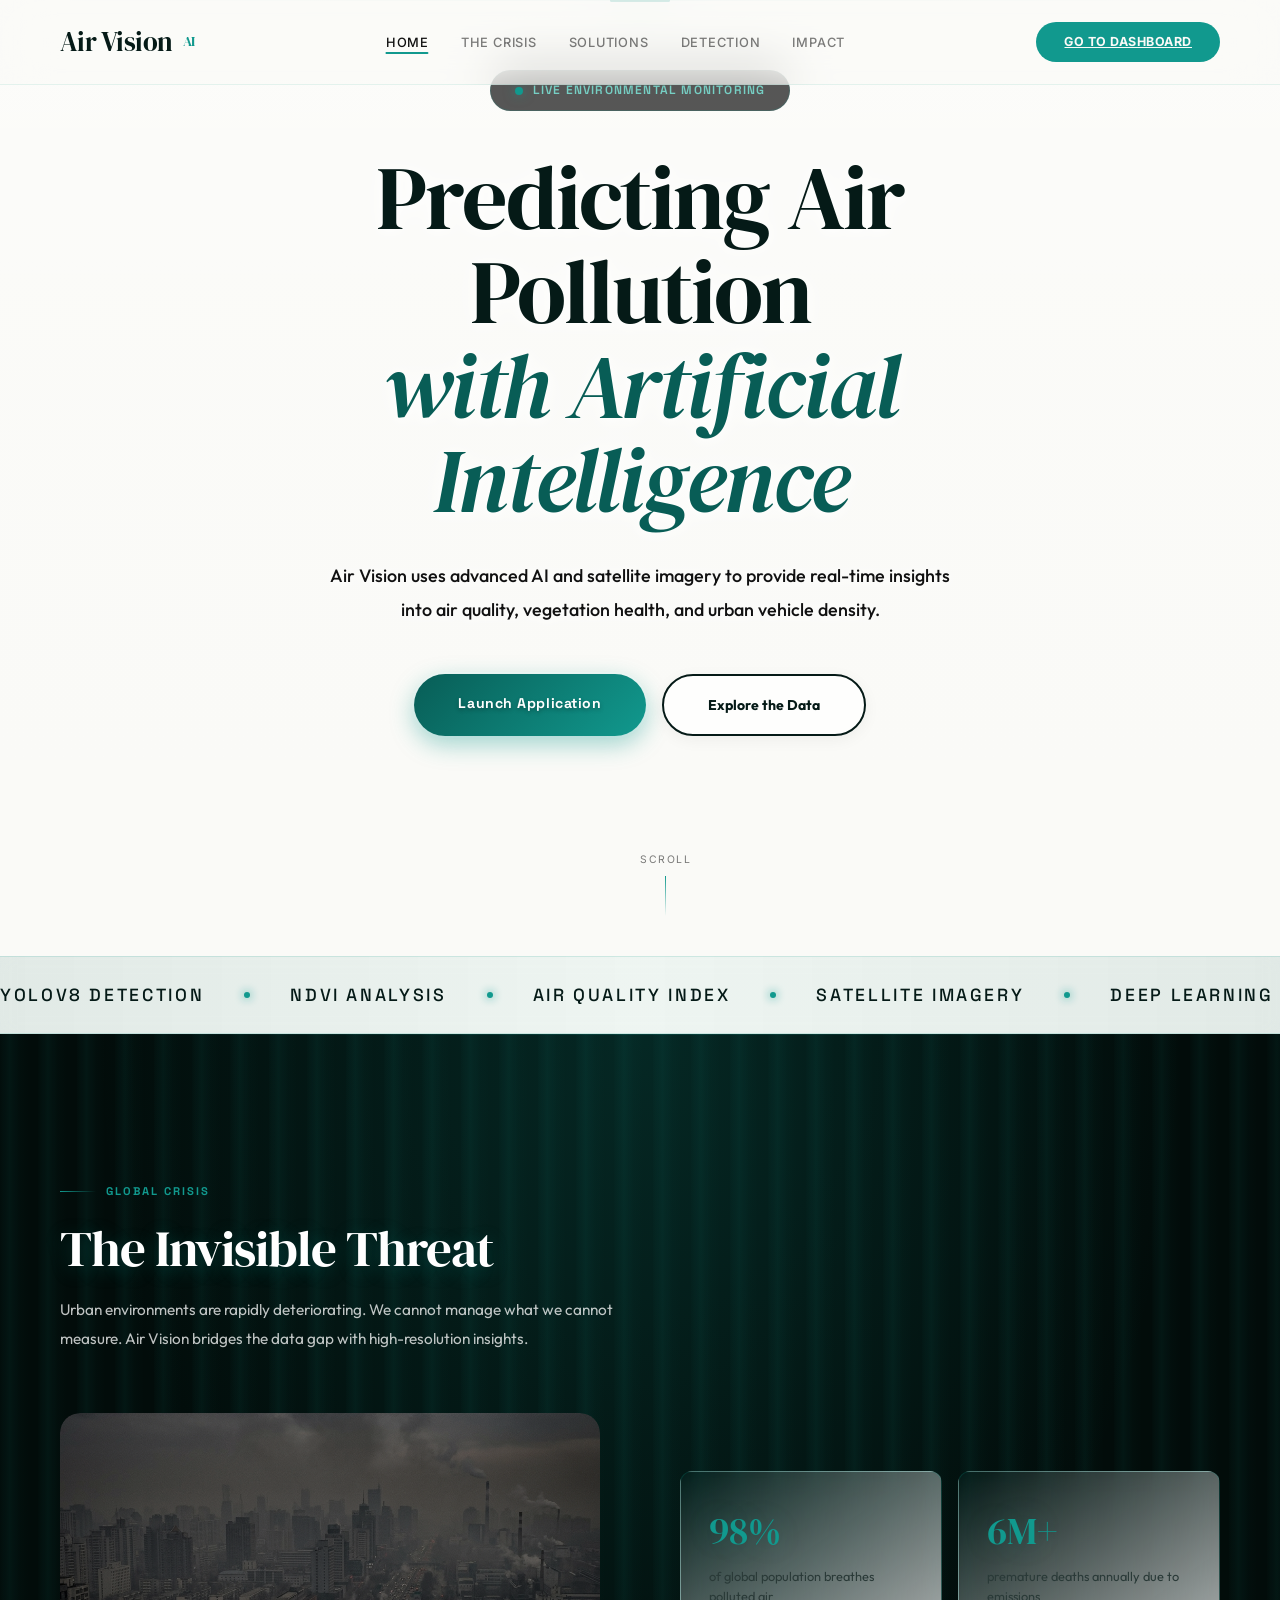
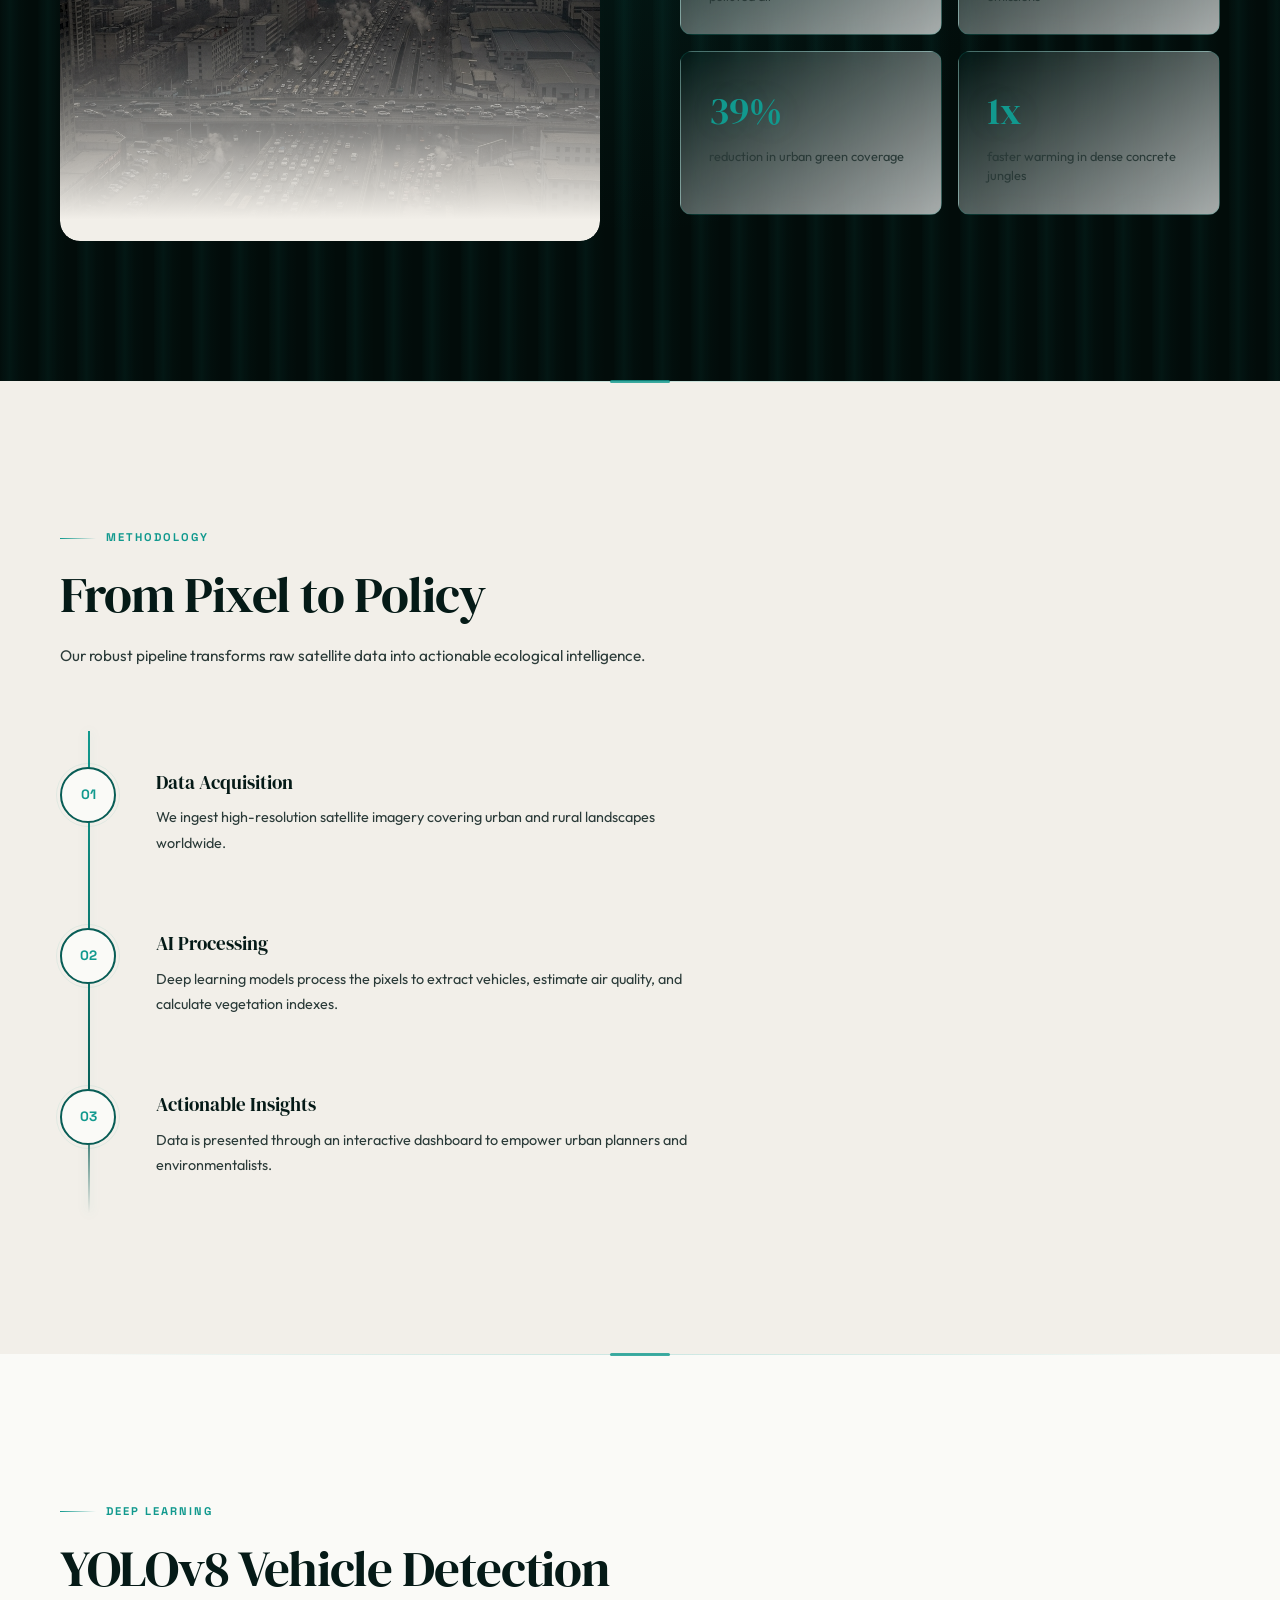
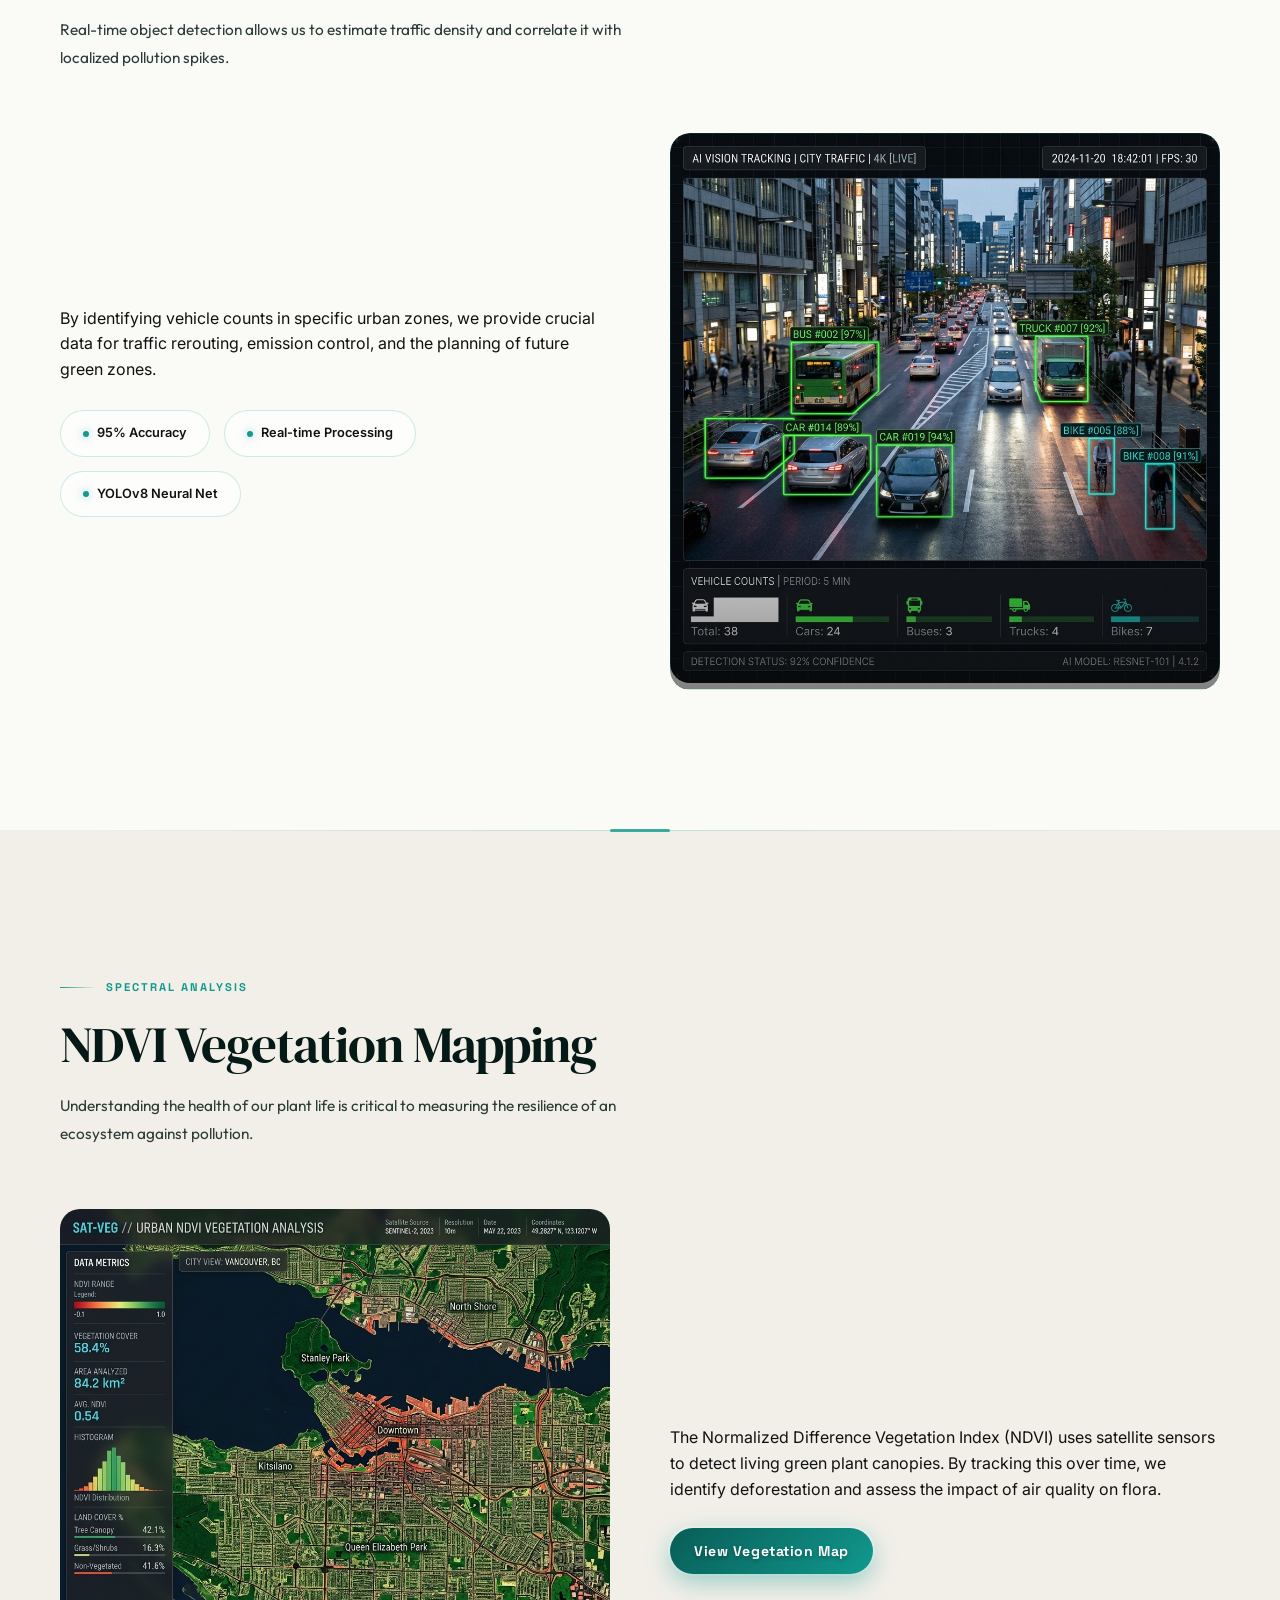
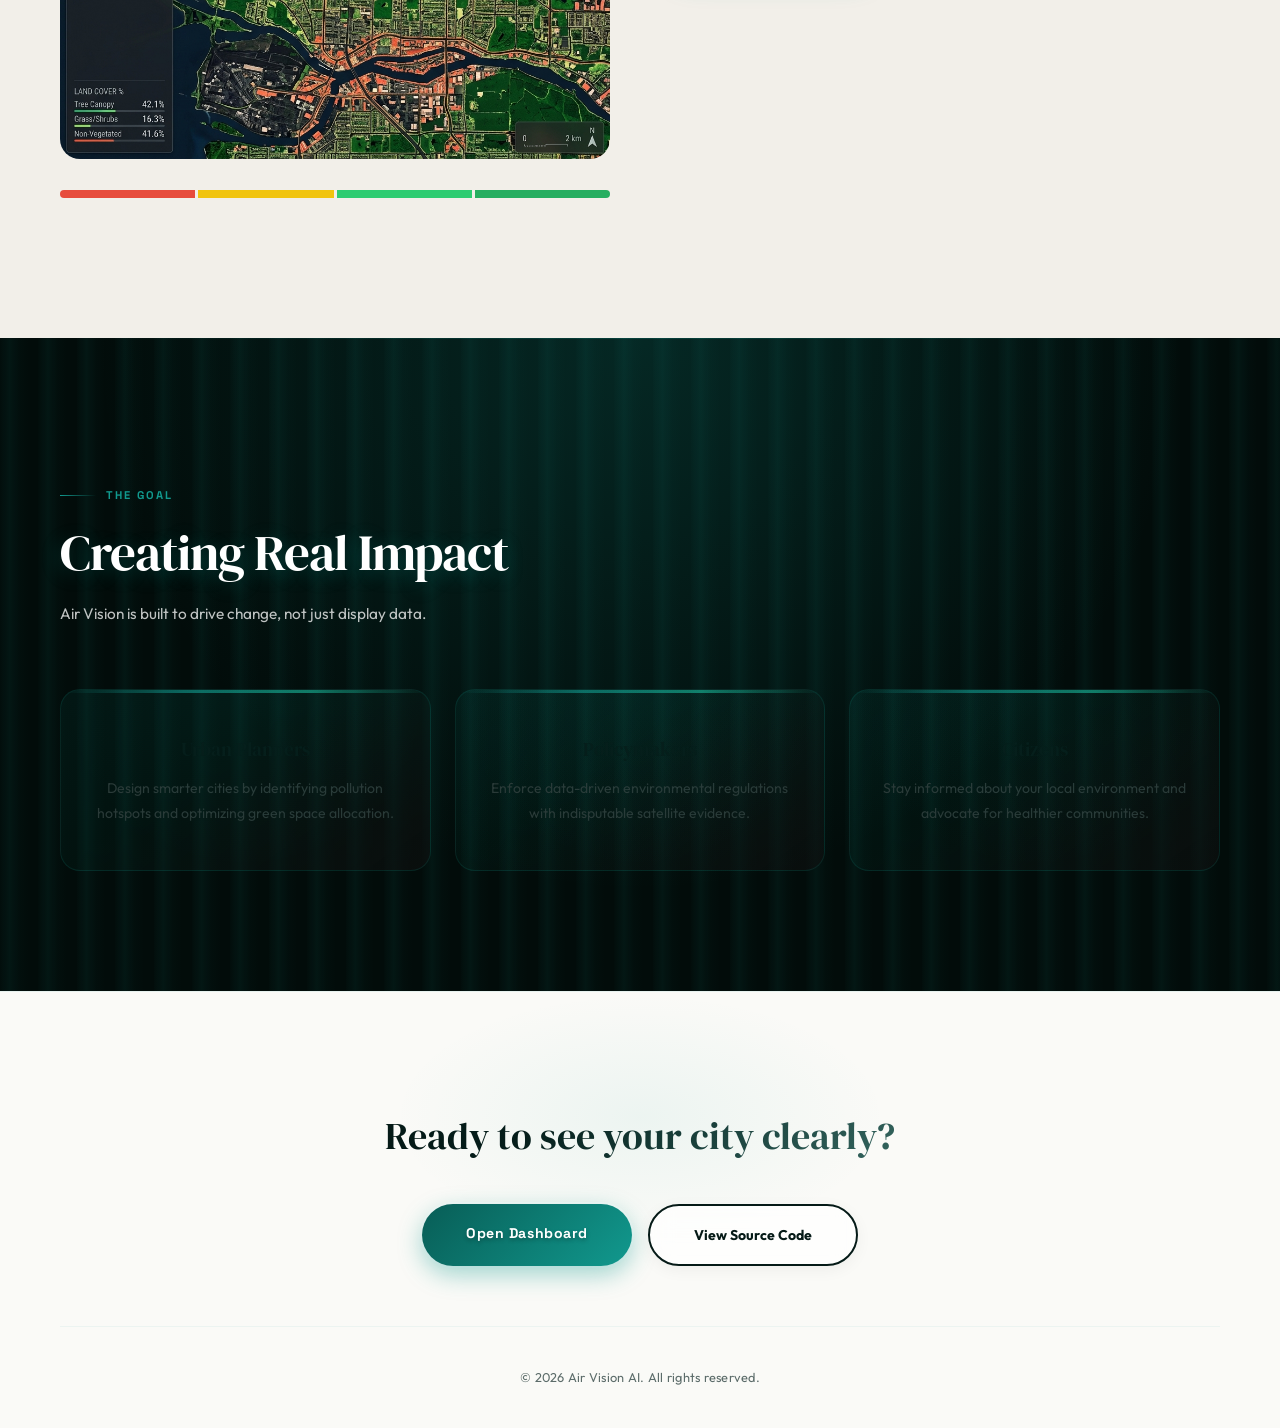
==== commit 9e25fd8b: "Update hero section with nature video and new text" ====
--- a/index.html
+++ b/index.html
@@ -29,7 +29,7 @@
   <section id="home" class="hero">
     <div class="hero-video-wrap">
       <video id="heroVideo" class="hero-video" loop muted playsinline>
-        <source src="https://assets.mixkit.co/videos/preview/mixkit-aerial-view-of-a-city-with-a-lot-of-pollution-44586-large.mp4" type="video/mp4">
+        <source src="https://assets.mixkit.co/videos/preview/mixkit-forest-stream-in-the-sunlight-529-large.mp4" type="video/mp4">
       </video>
       <div class="hero-video-gradient"></div>
     </div>
@@ -38,7 +38,7 @@
       <div class="hero-badge">
         <span class="pulse"></span> Live Environmental Monitoring
       </div>
-      <h1>See the Unseen.<br><em>Save the Future.</em></h1>
+      <h1>Predicting Air Pollution<br><em>with Artificial Intelligence</em></h1>
       <p class="anim-fade-rise-d1">Air Vision uses advanced AI and satellite imagery to provide real-time insights into air quality, vegetation health, and urban vehicle density.</p>
       
       <div class="hero-buttons anim-fade-rise-d2">
